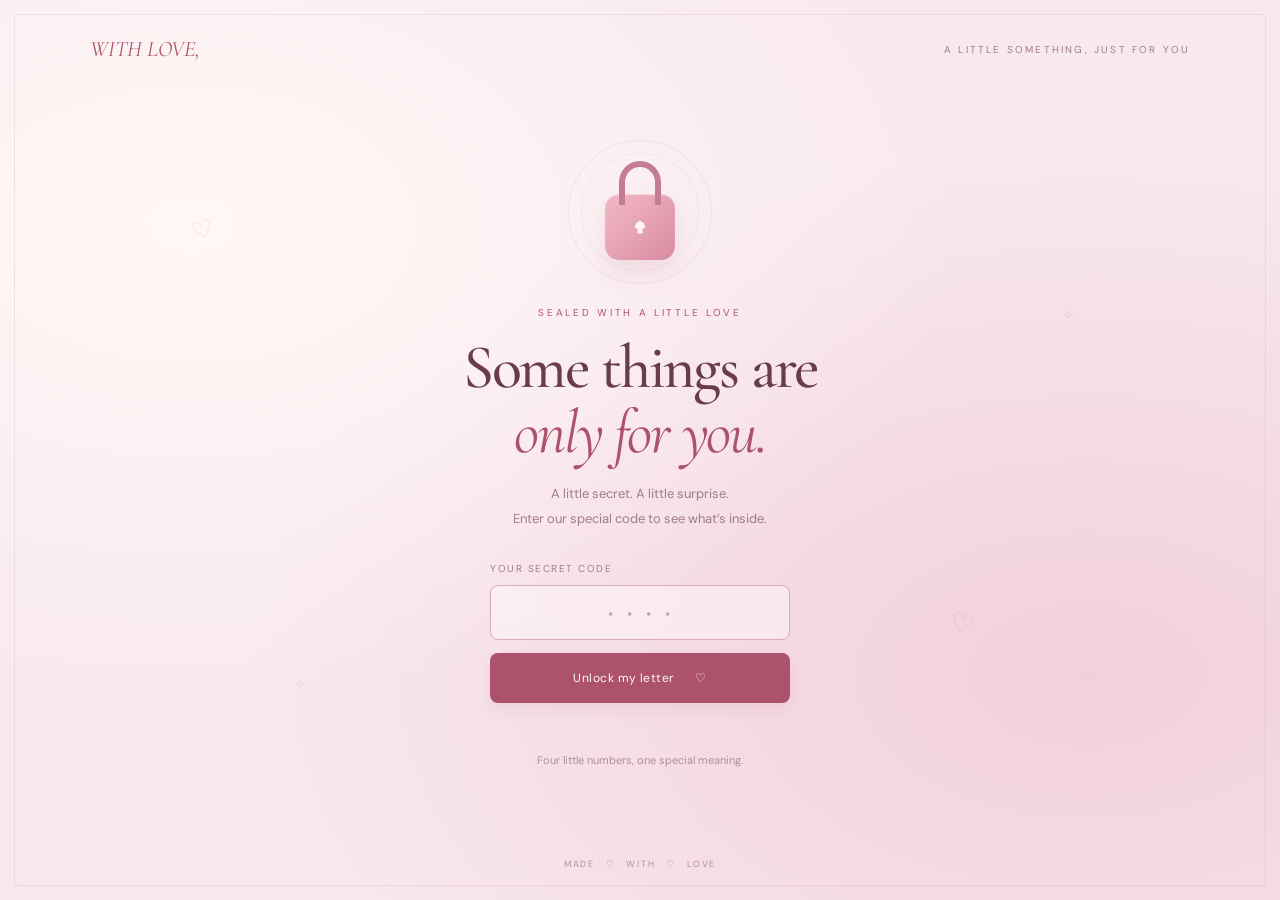
==== index.html @ d3c1979e "Add files via upload" ====
<!doctype html>
<html lang="en">
<head>
  <meta charset="UTF-8">
  <meta name="viewport" content="width=device-width, initial-scale=1">
  <meta name="theme-color" content="#f8e6eb">
  <title>Letter for Neo ♡</title>
  <style>
    @import url('https://fonts.googleapis.com/css2?family=Cormorant+Garamond:ital,wght@0,400;0,500;0,600;1,400;1,500&family=DM+Sans:wght@400;500;600&display=swap');
    :root{--rose:#ac526d;--ink:#693c4c;--muted:#a17c89;--paper:#fffaf4;--pink:#e8a5b7}
    *{box-sizing:border-box}body{margin:0;min-height:100svh;color:var(--ink);font-family:'DM Sans',sans-serif;background:#f8e9ee;background-image:radial-gradient(ellipse at 15% 25%,#fff8f6 0,transparent 50%),radial-gradient(ellipse at 85% 75%,#f2cfdb 0,transparent 55%)}
    body:before{content:'';position:fixed;inset:14px;border:1px solid #b66c8626;pointer-events:none;border-radius:3px}button,input{font:inherit}button{cursor:pointer}button:focus-visible,input:focus-visible{outline:3px solid #b96a88;outline-offset:5px}[hidden]{display:none!important}
    .topbar{position:absolute;top:36px;left:7%;right:7%;display:flex;justify-content:space-between;align-items:center;font-size:10px;letter-spacing:.22em;text-transform:uppercase;color:var(--muted)}.brand{font-family:'Cormorant Garamond',Georgia,serif;font-size:22px;letter-spacing:0;font-style:italic;color:var(--rose)}
    main{min-height:100svh;display:grid;place-items:center;padding:110px 24px 90px}.screen{text-align:center;width:min(100%,560px)}.eyebrow{font-size:10px;letter-spacing:.27em;text-transform:uppercase;color:var(--rose);margin:24px 0 16px}h1{font-family:'Cormorant Garamond',Georgia,serif;font-weight:500;font-size:clamp(42px,7vw,62px);line-height:1.05;margin:0 0 17px;letter-spacing:-.035em}h1 em{font-weight:400;color:var(--rose)}.subtitle{color:var(--muted);font-size:13px;line-height:1.9;margin:0 auto 30px}.lock-wrap{height:140px;display:grid;place-items:center;position:relative}.halo{position:absolute;width:144px;height:144px;border:1px solid #cf93a52d;border-radius:50%}.halo:before{content:'';position:absolute;inset:12px;border:1px dashed #cf93a533;border-radius:50%}
    .lock{position:relative;width:70px;height:66px;margin-top:30px;border-radius:14px;background:linear-gradient(135deg,#f2b9c7,#d98ba2);box-shadow:0 12px 25px #a7547321,inset 0 1px 1px #fff9;display:grid;place-items:center}.shackle{position:absolute;width:42px;height:44px;border:6px solid #c47b94;border-bottom:0;top:-33px;border-radius:25px 25px 0 0;left:14px;transform-origin:5px 34px;transition:transform .6s}.keyhole{width:10px;height:13px;background:#fff5f1;clip-path:polygon(0 0,100% 0,100% 55%,70% 65%,85% 100%,15% 100%,30% 65%,0 55%);border-radius:50%}.unlocked .shackle{transform:translateY(-7px) rotate(-28deg)}
    form{width:min(100%,300px);margin:auto}.input-label{display:block;text-align:left;margin:0 0 10px;font-size:10px;letter-spacing:.15em;text-transform:uppercase;color:var(--muted)}input{width:100%;height:55px;border:1px solid #d8abb9;border-radius:8px;text-align:center;letter-spacing:.7em;padding-left:.7em;background:#fffaf780;color:var(--ink);font-size:20px}input::placeholder{font-size:15px;color:#caa1ae}.primary{border:0;border-radius:8px;background:var(--rose);color:#fff8f4;width:100%;padding:17px 24px;margin-top:13px;font-size:12px;letter-spacing:.04em;box-shadow:0 7px 15px #9e496516;transition:background .2s,transform .2s}.primary:hover{background:#91445e;transform:translateY(-2px)}.primary span{margin-left:17px}.hint{font-size:11px;color:#b38b99;margin-top:20px}.error{min-height:20px;font-size:12px;color:#a34364;margin:10px 0 0}.shake{animation:shake .35s}.leaving{animation:fadeOut .65s forwards}.entering{animation:fadeIn .7s both}
    .ornament{position:fixed;pointer-events:none;color:#bd7b953d;font-family:Georgia,serif}.o1{top:24%;left:15%;font-size:24px;transform:rotate(-18deg)}.o2{top:34%;right:16%;font-size:15px}.o3{bottom:23%;left:23%;font-size:14px}.o4{bottom:29%;right:24%;font-size:26px;transform:rotate(15deg)}.footer{position:fixed;bottom:30px;left:0;right:0;text-align:center;font-size:9px;letter-spacing:.2em;color:#b48c9b;text-transform:uppercase}.footer span{color:#b96786;margin:0 7px}
    .envelope-stage{width:300px;height:250px;margin:55px auto 15px;position:relative;perspective:1000px}.envelope{position:absolute;bottom:0;width:300px;height:190px;background:#d58da5;border-radius:6px;box-shadow:0 18px 45px #9b567e26}.envelope-back{position:absolute;inset:0;background:#d591a7;border-radius:6px}.mini-letter{position:absolute;width:260px;height:160px;background:var(--paper);left:20px;bottom:12px;border-radius:4px;padding:27px;color:var(--rose);font-family:'Cormorant Garamond',Georgia,serif;font-size:21px;transition:transform 1s .65s,opacity .4s 1.5s}.mini-letter:after{content:'♡';display:block;margin-top:15px}.envelope-front{position:absolute;inset:0;background:linear-gradient(150deg,#f2c0ce,#e8a9bd);clip-path:polygon(0 0,50% 56%,100% 0,100% 100%,0 100%);border-radius:0 0 6px 6px}.flap{position:absolute;inset:0;background:#edb4c6;clip-path:polygon(0 0,100% 0,50% 58%);transform-origin:top;transition:transform .7s,z-index 0s .35s;z-index:3}.seal{position:absolute;top:87px;left:132px;width:36px;height:36px;border-radius:50%;background:#b7607d;box-shadow:0 2px 5px #8e3c5c20;color:#fff1f4;display:grid;place-items:center;font-size:20px;z-index:4;transition:opacity .25s}.opening .flap{transform:rotateX(180deg);z-index:0}.opening .mini-letter{transform:translateY(-125px);opacity:0}.opening .seal{opacity:0}
    .letter-screen{width:min(100%,660px);padding-top:10px}.letter{background:var(--paper);border:1px solid #d9b2b55e;padding:clamp(30px,6vw,64px);position:relative;box-shadow:0 20px 70px #a7637b12;text-align:left;transform:rotate(-.7deg)}.letter:before{content:'';position:absolute;inset:10px;border:1px solid #dcb8b64d;pointer-events:none}.letter-date{font-size:9px;text-transform:uppercase;letter-spacing:.23em;color:var(--muted);display:flex;justify-content:space-between;margin-bottom:36px}.letter h2{font-family:'Cormorant Garamond',Georgia,serif;font-size:clamp(28px,5vw,41px);font-weight:600;line-height:1.2;margin:0 0 30px;color:var(--rose)}.letter-body{font-family:'Cormorant Garamond',Georgia,serif;font-size:22px;line-height:1.8;white-space:pre-line;min-height:130px;overflow-wrap:anywhere}.signature{margin-top:35px;font-family:'Cormorant Garamond',Georgia,serif;font-style:italic;font-size:25px;line-height:1.55}.signature span{font-size:21px}.letter-heart{text-align:center;color:#c18295;margin-top:30px;font-size:22px}.text-button{background:none;border:0;color:var(--rose);font-size:11px;padding:15px;margin-top:16px}.text-button:hover{text-decoration:underline}
    @keyframes fadeOut{to{opacity:0;transform:translateY(-12px)}}@keyframes fadeIn{from{opacity:0;transform:translateY(20px)}to{opacity:1;transform:translateY(0)}}@keyframes shake{25%,75%{transform:translateX(-5px)}50%{transform:translateX(5px)}}
    @media(max-width:500px){.topbar{top:30px;left:9%;right:9%}.topbar>span:last-child{font-size:8px}.o1{left:7%}.o2{right:8%}.footer{bottom:23px}.letter{transform:none}.letter-screen{padding-top:0}.envelope-stage{transform:scale(.88);margin-top:25px}main{padding-top:105px}.letter-body{font-size:20px}}
    @media(prefers-reduced-motion:reduce){*,*:before,*:after{animation-duration:.01ms!important;transition-duration:.01ms!important;transition-delay:0s!important}}
  </style>
</head>
<body>
  <header class="topbar"><span class="brand">with love,</span><span>A little something, just for you</span></header>
  <span aria-hidden="true" class="ornament o1">♡</span><span aria-hidden="true" class="ornament o2">✧</span><span aria-hidden="true" class="ornament o3">✧</span><span aria-hidden="true" class="ornament o4">♡</span>
  <main>
    <section class="screen" id="lock-screen" aria-labelledby="lock-title">
      <div class="lock-wrap" aria-hidden="true"><div class="halo"></div><div class="lock"><div class="shackle"></div><div class="keyhole"></div></div></div>
      <p class="eyebrow">Sealed with a little love</p>
      <h1 id="lock-title">Some things are<br><em>only for you.</em></h1>
      <p class="subtitle">A little secret. A little surprise.<br>Enter our special code to see what’s inside.</p>
      <form id="unlock-form"><label for="password" class="input-label">Your secret code</label><input id="password" type="password" inputmode="numeric" pattern="[0-9]{4}" maxlength="4" placeholder="••••" autocomplete="off" required aria-describedby="error"><button class="primary" type="submit">Unlock my letter <span aria-hidden="true">♡</span></button><p class="error" id="error" role="status" aria-live="polite"></p></form>
      <p class="hint">Four little numbers, one special meaning.</p>
    </section>
    <section class="screen" id="envelope-screen" hidden aria-labelledby="envelope-title"><p class="eyebrow">A special delivery</p><h1 id="envelope-title" tabindex="-1">You have <em>my heart.</em></h1><p class="subtitle">And a letter waiting to be opened.</p><div class="envelope-stage" aria-hidden="true"><div class="envelope"><div class="envelope-back"></div><div class="mini-letter">Just for you.</div><div class="envelope-front"></div><div class="flap"></div><div class="seal">♡</div></div></div><p class="hint" role="status">Opening your little surprise…</p></section>
    <section class="screen letter-screen" id="letter-screen" hidden aria-labelledby="letter-title"><article class="letter"><div class="letter-date"><span>A birthday letter</span><span>Just for you ♡</span></div><h2 id="letter-title" tabindex="-1"></h2><div id="letter-body" class="letter-body"></div><footer class="signature">i love you always<br><span>-liam lei</span></footer><div class="letter-heart" aria-hidden="true">♡</div></article><button type="button" class="text-button" id="replay">↻ &nbsp; Open the letter again</button><button type="button" class="text-button" id="relock">Lock with love ♡</button></section>
  </main>
  <footer class="footer">Made <span>♡</span> with <span>♡</span> love </footer>
  <script>
    // EDIT YOUR LETTER HERE whenever you are ready. Use \n for a new line.
    const LETTER = {
      name: "NEO",
      message: "Hi, baby! Happy birthday!\n\nI'm so thankful for your life because it brought you into mine and gave me the chance to court you. Keep being the blessing you are, not only to me but to everyone around us. I like everything about you, and I pray that our bond continues to grow stronger as we walk this path together.\n\nAlways remember that I'm here for you. I'll always be just one call away, baby. I'm not only your suitor—I'm your best friend, too, and you can share anything with me. Opening up to me will never make you a burden. I'm always ready to listen to your stories and whatever is on your heart.\n\nI pray for blessings upon you and your family. I like you, Neo. Have a wonderful day!",
    };
    const PASSWORD = '1116'; // A playful UI lock; this is not secure authentication.
    const $ = id => document.getElementById(id);
    const reducedMotion = window.matchMedia('(prefers-reduced-motion: reduce)');
    let busy = false;
    const pause = ms => new Promise(resolve => setTimeout(resolve, reducedMotion.matches ? 20 : ms));
    $('letter-title').textContent = `HAPPY BIRTHDAY ${LETTER.name}`;
    $('letter-body').textContent = LETTER.message;
    async function openLetter() {
      if (busy) return;
      busy = true;
      $('letter-screen').hidden = true;
      $('envelope-screen').hidden = false;
      $('envelope-screen').classList.add('entering');
      $('envelope-title').focus({preventScroll:true});
      await pause(850);
      $('envelope-screen').classList.add('opening');
      await pause(2200);
      $('envelope-screen').hidden = true;
      $('envelope-screen').classList.remove('opening','entering');
      $('letter-screen').hidden = false;
      $('letter-screen').classList.add('entering');
      $('letter-title').focus({preventScroll:true});
      busy = false;
    }
    $('unlock-form').addEventListener('submit', async event => {
      event.preventDefault();
      if (busy) return;
      if ($('password').value !== PASSWORD) {
        $('error').textContent = 'Not quite, love. Try our little secret again.';
        $('password').setAttribute('aria-invalid','true');
        $('lock-screen').classList.remove('shake');
        void $('lock-screen').offsetWidth;
        $('lock-screen').classList.add('shake');
        $('password').select();
        return;
      }
      busy = true;
      $('error').textContent = '';
      $('password').removeAttribute('aria-invalid');
      document.querySelector('.primary').disabled = true;
      $('lock-screen').classList.add('unlocked');
      await pause(650);
      $('lock-screen').classList.add('leaving');
      await pause(650);
      $('lock-screen').hidden = true;
      busy = false;
      await openLetter();
    });
    $('password').addEventListener('input',()=>{ $('error').textContent=''; $('password').removeAttribute('aria-invalid'); });
    $('replay').addEventListener('click',openLetter);
    $('relock').addEventListener('click',()=>{
      if(busy) return;
      $('letter-screen').hidden=true;
      $('letter-screen').classList.remove('entering');
      $('lock-screen').hidden=false;
      $('lock-screen').classList.remove('unlocked','leaving','shake');
      $('unlock-form').reset();
      document.querySelector('.primary').disabled=false;
      $('password').focus({preventScroll:true});
    });
  </script>
</body>
</html>
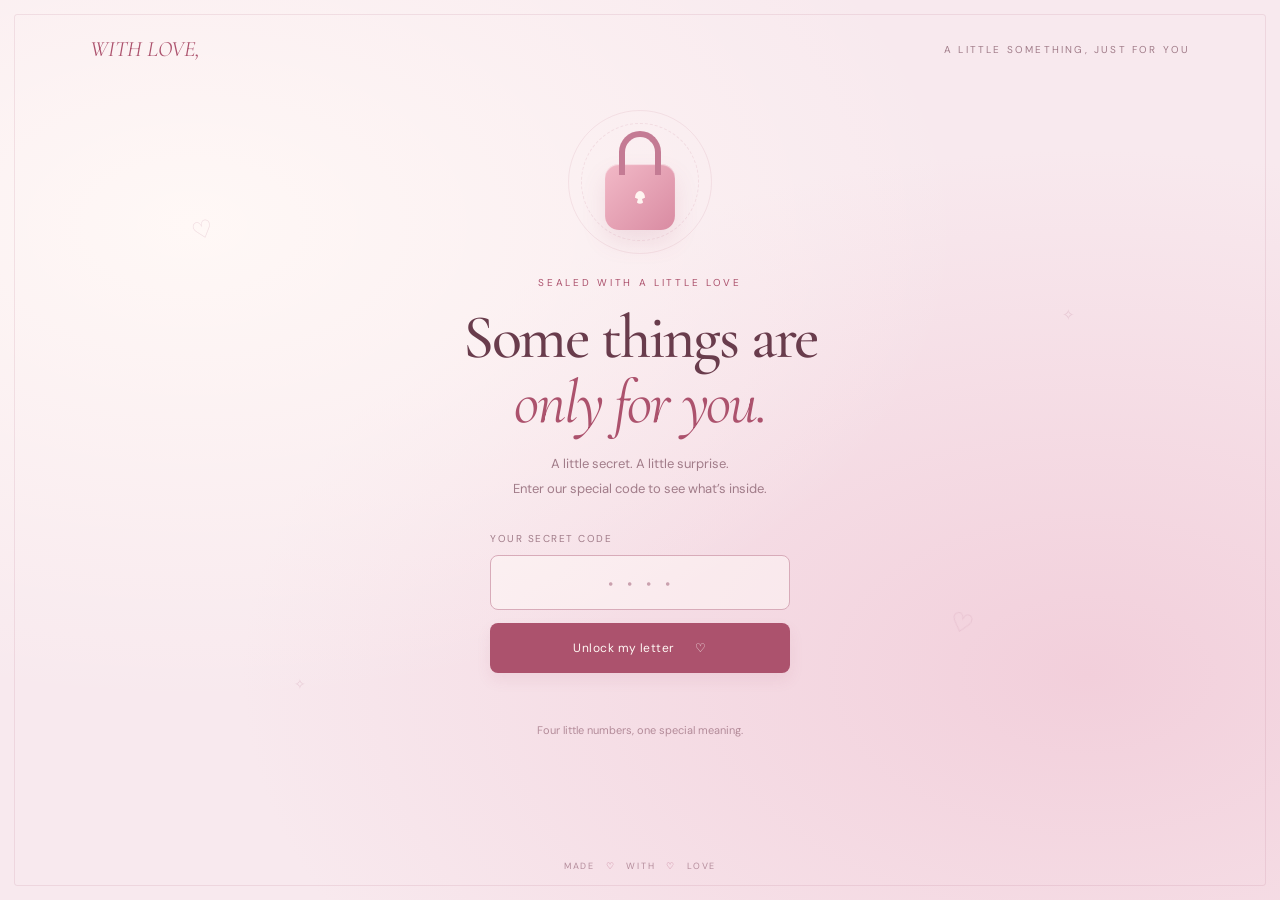
==== commit 6125be14: "Add files via upload" ====
--- a/index.html
+++ b/index.html
@@ -5,105 +5,49 @@
   <meta name="viewport" content="width=device-width, initial-scale=1">
   <meta name="theme-color" content="#f8e6eb">
   <title>Letter for Neo ♡</title>
-  <style>
-    @import url('https://fonts.googleapis.com/css2?family=Cormorant+Garamond:ital,wght@0,400;0,500;0,600;1,400;1,500&family=DM+Sans:wght@400;500;600&display=swap');
-    :root{--rose:#ac526d;--ink:#693c4c;--muted:#a17c89;--paper:#fffaf4;--pink:#e8a5b7}
-    *{box-sizing:border-box}body{margin:0;min-height:100svh;color:var(--ink);font-family:'DM Sans',sans-serif;background:#f8e9ee;background-image:radial-gradient(ellipse at 15% 25%,#fff8f6 0,transparent 50%),radial-gradient(ellipse at 85% 75%,#f2cfdb 0,transparent 55%)}
-    body:before{content:'';position:fixed;inset:14px;border:1px solid #b66c8626;pointer-events:none;border-radius:3px}button,input{font:inherit}button{cursor:pointer}button:focus-visible,input:focus-visible{outline:3px solid #b96a88;outline-offset:5px}[hidden]{display:none!important}
-    .topbar{position:absolute;top:36px;left:7%;right:7%;display:flex;justify-content:space-between;align-items:center;font-size:10px;letter-spacing:.22em;text-transform:uppercase;color:var(--muted)}.brand{font-family:'Cormorant Garamond',Georgia,serif;font-size:22px;letter-spacing:0;font-style:italic;color:var(--rose)}
-    main{min-height:100svh;display:grid;place-items:center;padding:110px 24px 90px}.screen{text-align:center;width:min(100%,560px)}.eyebrow{font-size:10px;letter-spacing:.27em;text-transform:uppercase;color:var(--rose);margin:24px 0 16px}h1{font-family:'Cormorant Garamond',Georgia,serif;font-weight:500;font-size:clamp(42px,7vw,62px);line-height:1.05;margin:0 0 17px;letter-spacing:-.035em}h1 em{font-weight:400;color:var(--rose)}.subtitle{color:var(--muted);font-size:13px;line-height:1.9;margin:0 auto 30px}.lock-wrap{height:140px;display:grid;place-items:center;position:relative}.halo{position:absolute;width:144px;height:144px;border:1px solid #cf93a52d;border-radius:50%}.halo:before{content:'';position:absolute;inset:12px;border:1px dashed #cf93a533;border-radius:50%}
-    .lock{position:relative;width:70px;height:66px;margin-top:30px;border-radius:14px;background:linear-gradient(135deg,#f2b9c7,#d98ba2);box-shadow:0 12px 25px #a7547321,inset 0 1px 1px #fff9;display:grid;place-items:center}.shackle{position:absolute;width:42px;height:44px;border:6px solid #c47b94;border-bottom:0;top:-33px;border-radius:25px 25px 0 0;left:14px;transform-origin:5px 34px;transition:transform .6s}.keyhole{width:10px;height:13px;background:#fff5f1;clip-path:polygon(0 0,100% 0,100% 55%,70% 65%,85% 100%,15% 100%,30% 65%,0 55%);border-radius:50%}.unlocked .shackle{transform:translateY(-7px) rotate(-28deg)}
-    form{width:min(100%,300px);margin:auto}.input-label{display:block;text-align:left;margin:0 0 10px;font-size:10px;letter-spacing:.15em;text-transform:uppercase;color:var(--muted)}input{width:100%;height:55px;border:1px solid #d8abb9;border-radius:8px;text-align:center;letter-spacing:.7em;padding-left:.7em;background:#fffaf780;color:var(--ink);font-size:20px}input::placeholder{font-size:15px;color:#caa1ae}.primary{border:0;border-radius:8px;background:var(--rose);color:#fff8f4;width:100%;padding:17px 24px;margin-top:13px;font-size:12px;letter-spacing:.04em;box-shadow:0 7px 15px #9e496516;transition:background .2s,transform .2s}.primary:hover{background:#91445e;transform:translateY(-2px)}.primary span{margin-left:17px}.hint{font-size:11px;color:#b38b99;margin-top:20px}.error{min-height:20px;font-size:12px;color:#a34364;margin:10px 0 0}.shake{animation:shake .35s}.leaving{animation:fadeOut .65s forwards}.entering{animation:fadeIn .7s both}
-    .ornament{position:fixed;pointer-events:none;color:#bd7b953d;font-family:Georgia,serif}.o1{top:24%;left:15%;font-size:24px;transform:rotate(-18deg)}.o2{top:34%;right:16%;font-size:15px}.o3{bottom:23%;left:23%;font-size:14px}.o4{bottom:29%;right:24%;font-size:26px;transform:rotate(15deg)}.footer{position:fixed;bottom:30px;left:0;right:0;text-align:center;font-size:9px;letter-spacing:.2em;color:#b48c9b;text-transform:uppercase}.footer span{color:#b96786;margin:0 7px}
-    .envelope-stage{width:300px;height:250px;margin:55px auto 15px;position:relative;perspective:1000px}.envelope{position:absolute;bottom:0;width:300px;height:190px;background:#d58da5;border-radius:6px;box-shadow:0 18px 45px #9b567e26}.envelope-back{position:absolute;inset:0;background:#d591a7;border-radius:6px}.mini-letter{position:absolute;width:260px;height:160px;background:var(--paper);left:20px;bottom:12px;border-radius:4px;padding:27px;color:var(--rose);font-family:'Cormorant Garamond',Georgia,serif;font-size:21px;transition:transform 1s .65s,opacity .4s 1.5s}.mini-letter:after{content:'♡';display:block;margin-top:15px}.envelope-front{position:absolute;inset:0;background:linear-gradient(150deg,#f2c0ce,#e8a9bd);clip-path:polygon(0 0,50% 56%,100% 0,100% 100%,0 100%);border-radius:0 0 6px 6px}.flap{position:absolute;inset:0;background:#edb4c6;clip-path:polygon(0 0,100% 0,50% 58%);transform-origin:top;transition:transform .7s,z-index 0s .35s;z-index:3}.seal{position:absolute;top:87px;left:132px;width:36px;height:36px;border-radius:50%;background:#b7607d;box-shadow:0 2px 5px #8e3c5c20;color:#fff1f4;display:grid;place-items:center;font-size:20px;z-index:4;transition:opacity .25s}.opening .flap{transform:rotateX(180deg);z-index:0}.opening .mini-letter{transform:translateY(-125px);opacity:0}.opening .seal{opacity:0}
-    .letter-screen{width:min(100%,660px);padding-top:10px}.letter{background:var(--paper);border:1px solid #d9b2b55e;padding:clamp(30px,6vw,64px);position:relative;box-shadow:0 20px 70px #a7637b12;text-align:left;transform:rotate(-.7deg)}.letter:before{content:'';position:absolute;inset:10px;border:1px solid #dcb8b64d;pointer-events:none}.letter-date{font-size:9px;text-transform:uppercase;letter-spacing:.23em;color:var(--muted);display:flex;justify-content:space-between;margin-bottom:36px}.letter h2{font-family:'Cormorant Garamond',Georgia,serif;font-size:clamp(28px,5vw,41px);font-weight:600;line-height:1.2;margin:0 0 30px;color:var(--rose)}.letter-body{font-family:'Cormorant Garamond',Georgia,serif;font-size:22px;line-height:1.8;white-space:pre-line;min-height:130px;overflow-wrap:anywhere}.signature{margin-top:35px;font-family:'Cormorant Garamond',Georgia,serif;font-style:italic;font-size:25px;line-height:1.55}.signature span{font-size:21px}.letter-heart{text-align:center;color:#c18295;margin-top:30px;font-size:22px}.text-button{background:none;border:0;color:var(--rose);font-size:11px;padding:15px;margin-top:16px}.text-button:hover{text-decoration:underline}
-    @keyframes fadeOut{to{opacity:0;transform:translateY(-12px)}}@keyframes fadeIn{from{opacity:0;transform:translateY(20px)}to{opacity:1;transform:translateY(0)}}@keyframes shake{25%,75%{transform:translateX(-5px)}50%{transform:translateX(5px)}}
-    @media(max-width:500px){.topbar{top:30px;left:9%;right:9%}.topbar>span:last-child{font-size:8px}.o1{left:7%}.o2{right:8%}.footer{bottom:23px}.letter{transform:none}.letter-screen{padding-top:0}.envelope-stage{transform:scale(.88);margin-top:25px}main{padding-top:105px}.letter-body{font-size:20px}}
-    @media(prefers-reduced-motion:reduce){*,*:before,*:after{animation-duration:.01ms!important;transition-duration:.01ms!important;transition-delay:0s!important}}
-  </style>
+
+  <link rel="stylesheet" href="mails/assets/css/styles.css?v=15">
+  <script defer src="mails/assets/js/shared.js?v=11"></script>
+  <script defer src="mails/assets/js/lock.js?v=11"></script>
 </head>
 <body>
-  <header class="topbar"><span class="brand">with love,</span><span>A little something, just for you</span></header>
-  <span aria-hidden="true" class="ornament o1">♡</span><span aria-hidden="true" class="ornament o2">✧</span><span aria-hidden="true" class="ornament o3">✧</span><span aria-hidden="true" class="ornament o4">♡</span>
-  <main>
-    <section class="screen" id="lock-screen" aria-labelledby="lock-title">
-      <div class="lock-wrap" aria-hidden="true"><div class="halo"></div><div class="lock"><div class="shackle"></div><div class="keyhole"></div></div></div>
-      <p class="eyebrow">Sealed with a little love</p>
-      <h1 id="lock-title">Some things are<br><em>only for you.</em></h1>
-      <p class="subtitle">A little secret. A little surprise.<br>Enter our special code to see what’s inside.</p>
-      <form id="unlock-form"><label for="password" class="input-label">Your secret code</label><input id="password" type="password" inputmode="numeric" pattern="[0-9]{4}" maxlength="4" placeholder="••••" autocomplete="off" required aria-describedby="error"><button class="primary" type="submit">Unlock my letter <span aria-hidden="true">♡</span></button><p class="error" id="error" role="status" aria-live="polite"></p></form>
-      <p class="hint">Four little numbers, one special meaning.</p>
-    </section>
-    <section class="screen" id="envelope-screen" hidden aria-labelledby="envelope-title"><p class="eyebrow">A special delivery</p><h1 id="envelope-title" tabindex="-1">You have <em>my heart.</em></h1><p class="subtitle">And a letter waiting to be opened.</p><div class="envelope-stage" aria-hidden="true"><div class="envelope"><div class="envelope-back"></div><div class="mini-letter">Just for you.</div><div class="envelope-front"></div><div class="flap"></div><div class="seal">♡</div></div></div><p class="hint" role="status">Opening your little surprise…</p></section>
-    <section class="screen letter-screen" id="letter-screen" hidden aria-labelledby="letter-title"><article class="letter"><div class="letter-date"><span>A birthday letter</span><span>Just for you ♡</span></div><h2 id="letter-title" tabindex="-1"></h2><div id="letter-body" class="letter-body"></div><footer class="signature">i love you always<br><span>-liam lei</span></footer><div class="letter-heart" aria-hidden="true">♡</div></article><button type="button" class="text-button" id="replay">↻ &nbsp; Open the letter again</button><button type="button" class="text-button" id="relock">Lock with love ♡</button></section>
-  </main>
-  <footer class="footer">Made <span>♡</span> with <span>♡</span> love </footer>
-  <script>
-    // EDIT YOUR LETTER HERE whenever you are ready. Use \n for a new line.
-    const LETTER = {
-      name: "NEO",
-      message: "Hi, baby! Happy birthday!\n\nI'm so thankful for your life because it brought you into mine and gave me the chance to court you. Keep being the blessing you are, not only to me but to everyone around us. I like everything about you, and I pray that our bond continues to grow stronger as we walk this path together.\n\nAlways remember that I'm here for you. I'll always be just one call away, baby. I'm not only your suitor—I'm your best friend, too, and you can share anything with me. Opening up to me will never make you a burden. I'm always ready to listen to your stories and whatever is on your heart.\n\nI pray for blessings upon you and your family. I like you, Neo. Have a wonderful day!",
-    };
-    const PASSWORD = '1116'; // A playful UI lock; this is not secure authentication.
-    const $ = id => document.getElementById(id);
-    const reducedMotion = window.matchMedia('(prefers-reduced-motion: reduce)');
-    let busy = false;
-    const pause = ms => new Promise(resolve => setTimeout(resolve, reducedMotion.matches ? 20 : ms));
-    $('letter-title').textContent = `HAPPY BIRTHDAY ${LETTER.name}`;
-    $('letter-body').textContent = LETTER.message;
-    async function openLetter() {
-      if (busy) return;
-      busy = true;
-      $('letter-screen').hidden = true;
-      $('envelope-screen').hidden = false;
-      $('envelope-screen').classList.add('entering');
-      $('envelope-title').focus({preventScroll:true});
-      await pause(850);
-      $('envelope-screen').classList.add('opening');
-      await pause(2200);
-      $('envelope-screen').hidden = true;
-      $('envelope-screen').classList.remove('opening','entering');
-      $('letter-screen').hidden = false;
-      $('letter-screen').classList.add('entering');
-      $('letter-title').focus({preventScroll:true});
-      busy = false;
-    }
-    $('unlock-form').addEventListener('submit', async event => {
-      event.preventDefault();
-      if (busy) return;
-      if ($('password').value !== PASSWORD) {
-        $('error').textContent = 'Not quite, love. Try our little secret again.';
-        $('password').setAttribute('aria-invalid','true');
-        $('lock-screen').classList.remove('shake');
-        void $('lock-screen').offsetWidth;
-        $('lock-screen').classList.add('shake');
-        $('password').select();
-        return;
-      }
-      busy = true;
-      $('error').textContent = '';
-      $('password').removeAttribute('aria-invalid');
-      document.querySelector('.primary').disabled = true;
-      $('lock-screen').classList.add('unlocked');
-      await pause(650);
-      $('lock-screen').classList.add('leaving');
-      await pause(650);
-      $('lock-screen').hidden = true;
-      busy = false;
-      await openLetter();
-    });
-    $('password').addEventListener('input',()=>{ $('error').textContent=''; $('password').removeAttribute('aria-invalid'); });
-    $('replay').addEventListener('click',openLetter);
-    $('relock').addEventListener('click',()=>{
-      if(busy) return;
-      $('letter-screen').hidden=true;
-      $('letter-screen').classList.remove('entering');
-      $('lock-screen').hidden=false;
-      $('lock-screen').classList.remove('unlocked','leaving','shake');
-      $('unlock-form').reset();
-      document.querySelector('.primary').disabled=false;
-      $('password').focus({preventScroll:true});
-    });
-  </script>
+<header class="topbar">
+  <span class="brand">with love,</span>
+  <span>A little something, just for you</span>
+</header>
+<span aria-hidden="true" class="ornament o1">♡</span>
+<span aria-hidden="true" class="ornament o2">✧</span>
+<span aria-hidden="true" class="ornament o3">✧</span>
+<span aria-hidden="true" class="ornament o4">♡</span>
+<main>
+  <section class="screen" id="lock-screen" aria-labelledby="lock-title">
+    <div class="lock-wrap" aria-hidden="true">
+      <div class="halo">
+      </div>
+      <div class="lock">
+        <div class="shackle">
+        </div>
+        <div class="keyhole">
+        </div>
+      </div>
+    </div>
+    <p class="eyebrow">Sealed with a little love</p>
+    <h1 id="lock-title">Some things are<br>
+      <em>only for you.</em>
+    </h1>
+    <p class="subtitle">A little secret. A little surprise.<br>Enter our special code to see what’s inside.</p>
+    <form id="unlock-form">
+      <label for="password" class="input-label">Your secret code</label>
+      <input id="password" type="password" inputmode="numeric" pattern="[0-9]{4}" maxlength="4" placeholder="••••" autocomplete="off" required aria-describedby="error">
+      <button class="primary" type="submit">Unlock my letter <span aria-hidden="true">♡</span>
+    </button>
+    <p class="error" id="error" role="status" aria-live="polite">
+    </p>
+  </form>
+  <p class="hint">Four little numbers, one special meaning.</p>
+</section>
+</main>
+<footer class="footer">Made <span>♡</span> with <span>♡</span> love </footer>
+  <noscript>Please enable JavaScript to open your letter.</noscript>
 </body>
 </html>
--- a/mails/assets/css/styles.css
+++ b/mails/assets/css/styles.css
@@ -0,0 +1,648 @@
+@import url('https://fonts.googleapis.com/css2?family=Cormorant+Garamond:ital,wght@0,400;0,500;0,600;1,400;1,500&family=DM+Sans:wght@400;500;600&display=swap');
+:root {
+  --rose:#ac526d;
+  --ink:#693c4c;
+  --muted:#a17c89;
+  --paper:#fffaf4;
+  --pink:#e8a5b7
+}
+
+* {
+  box-sizing:border-box
+}
+
+body {
+  margin:0;
+  min-height:100svh;
+  color:var(--ink);
+  font-family:'DM Sans',sans-serif;
+  background:#f8e9ee;
+  background-image:radial-gradient(ellipse at 15% 25%,#fff8f6 0,transparent 50%),radial-gradient(ellipse at 85% 75%,#f2cfdb 0,transparent 55%)
+}
+
+body:before {
+  content:'';
+  position:fixed;
+  inset:14px;
+  border:1px solid #b66c8626;
+  pointer-events:none;
+  border-radius:3px
+}
+
+button,input {
+  font:inherit
+}
+
+button {
+  cursor:pointer
+}
+
+button:focus-visible,input:focus-visible {
+  outline:3px solid #b96a88;
+  outline-offset:5px
+}
+
+[hidden] {
+  display:none!important
+}
+
+.topbar {
+  position:absolute;
+  top:36px;
+  left:7%;
+  right:7%;
+  display:flex;
+  justify-content:space-between;
+  align-items:center;
+  font-size:10px;
+  letter-spacing:.22em;
+  text-transform:uppercase;
+  color:var(--muted)
+}
+
+.brand {
+  font-family:'Cormorant Garamond',Georgia,serif;
+  font-size:22px;
+  letter-spacing:0;
+  font-style:italic;
+  color:var(--rose)
+}
+
+main {
+  min-height:100svh;
+  display:grid;
+  place-items:center;
+  padding:110px 24px 90px
+}
+
+.screen {
+  text-align:center;
+  width:min(100%,560px)
+}
+
+.eyebrow {
+  font-size:10px;
+  letter-spacing:.27em;
+  text-transform:uppercase;
+  color:var(--rose);
+  margin:24px 0 16px
+}
+
+h1 {
+  font-family:'Cormorant Garamond',Georgia,serif;
+  font-weight:500;
+  font-size:clamp(42px,7vw,62px);
+  line-height:1.05;
+  margin:0 0 17px;
+  letter-spacing:-.035em
+}
+
+h1 em {
+  font-weight:400;
+  color:var(--rose)
+}
+
+.subtitle {
+  color:var(--muted);
+  font-size:13px;
+  line-height:1.9;
+  margin:0 auto 30px
+}
+
+.lock-wrap {
+  height:140px;
+  display:grid;
+  place-items:center;
+  position:relative
+}
+
+.halo {
+  position:absolute;
+  width:144px;
+  height:144px;
+  border:1px solid #cf93a52d;
+  border-radius:50%
+}
+
+.halo:before {
+  content:'';
+  position:absolute;
+  inset:12px;
+  border:1px dashed #cf93a533;
+  border-radius:50%
+}
+
+.lock {
+  position:relative;
+  width:70px;
+  height:66px;
+  margin-top:30px;
+  border-radius:14px;
+  background:linear-gradient(135deg,#f2b9c7,#d98ba2);
+  box-shadow:0 12px 25px #a7547321,inset 0 1px 1px #fff9;
+  display:grid;
+  place-items:center
+}
+
+.shackle {
+  position:absolute;
+  width:42px;
+  height:44px;
+  border:6px solid #c47b94;
+  border-bottom:0;
+  top:-33px;
+  border-radius:25px 25px 0 0;
+  left:14px;
+  transform-origin:5px 34px;
+  transition:transform .6s
+}
+
+.keyhole {
+  width:10px;
+  height:13px;
+  background:#fff5f1;
+  clip-path:polygon(0 0,100% 0,100% 55%,70% 65%,85% 100%,15% 100%,30% 65%,0 55%);
+  border-radius:50%
+}
+
+.unlocked .shackle {
+  transform:translateY(-7px) rotate(-28deg)
+}
+
+form {
+  width:min(100%,300px);
+  margin:auto
+}
+
+.input-label {
+  display:block;
+  text-align:left;
+  margin:0 0 10px;
+  font-size:10px;
+  letter-spacing:.15em;
+  text-transform:uppercase;
+  color:var(--muted)
+}
+
+input {
+  width:100%;
+  height:55px;
+  border:1px solid #d8abb9;
+  border-radius:8px;
+  text-align:center;
+  letter-spacing:.7em;
+  padding-left:.7em;
+  background:#fffaf780;
+  color:var(--ink);
+  font-size:20px
+}
+
+input::placeholder {
+  font-size:15px;
+  color:#caa1ae
+}
+
+.primary {
+  border:0;
+  border-radius:8px;
+  background:var(--rose);
+  color:#fff8f4;
+  width:100%;
+  padding:17px 24px;
+  margin-top:13px;
+  font-size:12px;
+  letter-spacing:.04em;
+  box-shadow:0 7px 15px #9e496516;
+  transition:background .2s,transform .2s
+}
+
+.primary:hover {
+  background:#91445e;
+  transform:translateY(-2px)
+}
+
+.primary span {
+  margin-left:17px
+}
+
+.hint {
+  font-size:11px;
+  color:#b38b99;
+  margin-top:20px
+}
+
+.error {
+  min-height:20px;
+  font-size:12px;
+  color:#a34364;
+  margin:10px 0 0
+}
+
+.shake {
+  animation:shake .35s
+}
+
+.leaving {
+  animation:fadeOut .65s forwards
+}
+
+.entering {
+  animation:fadeIn .7s both
+}
+
+.ornament {
+  position:fixed;
+  pointer-events:none;
+  color:#bd7b953d;
+  font-family:Georgia,serif
+}
+
+.o1 {
+  top:24%;
+  left:15%;
+  font-size:24px;
+  transform:rotate(-18deg)
+}
+
+.o2 {
+  top:34%;
+  right:16%;
+  font-size:15px
+}
+
+.o3 {
+  bottom:23%;
+  left:23%;
+  font-size:14px
+}
+
+.o4 {
+  bottom:29%;
+  right:24%;
+  font-size:26px;
+  transform:rotate(15deg)
+}
+
+.footer {
+  position:fixed;
+  bottom:30px;
+  left:0;
+  right:0;
+  text-align:center;
+  font-size:9px;
+  letter-spacing:.2em;
+  color:#b48c9b;
+  text-transform:uppercase
+}
+
+.footer span {
+  color:#b96786;
+  margin:0 7px
+}
+
+.envelope-stage {
+  width:300px;
+  height:250px;
+  margin:55px auto 15px;
+  position:relative;
+  perspective:1000px
+}
+
+.envelope {
+  position:absolute;
+  bottom:0;
+  width:300px;
+  height:190px;
+  background:#d58da5;
+  border-radius:6px;
+  box-shadow:0 18px 45px #9b567e26
+}
+
+.envelope-back {
+  position:absolute;
+  inset:0;
+  background:#d591a7;
+  border-radius:6px
+}
+
+.mini-letter {
+  position:absolute;
+  width:260px;
+  height:160px;
+  background:var(--paper);
+  left:20px;
+  bottom:12px;
+  border-radius:4px;
+  padding:27px;
+  color:var(--rose);
+  font-family:'Cormorant Garamond',Georgia,serif;
+  font-size:21px;
+  transition:transform 1s .65s,opacity .4s 1.5s
+}
+
+.mini-letter:after {
+  content:'♡';
+  display:block;
+  margin-top:15px
+}
+
+.envelope-front {
+  position:absolute;
+  inset:0;
+  background:linear-gradient(150deg,#f2c0ce,#e8a9bd);
+  clip-path:polygon(0 0,50% 56%,100% 0,100% 100%,0 100%);
+  border-radius:0 0 6px 6px
+}
+
+.flap {
+  position:absolute;
+  inset:0;
+  background:#edb4c6;
+  clip-path:polygon(0 0,100% 0,50% 58%);
+  transform-origin:top;
+  transition:transform .7s,z-index 0s .35s;
+  z-index:3
+}
+
+.seal {
+  position:absolute;
+  top:87px;
+  left:132px;
+  width:36px;
+  height:36px;
+  border-radius:50%;
+  background:#b7607d;
+  box-shadow:0 2px 5px #8e3c5c20;
+  color:#fff1f4;
+  display:grid;
+  place-items:center;
+  font-size:20px;
+  z-index:4;
+  transition:opacity .25s
+}
+
+.opening .flap {
+  transform:rotateX(180deg);
+  z-index:0
+}
+
+.opening .mini-letter {
+  transform:translateY(-125px);
+  opacity:0
+}
+
+.opening .seal {
+  opacity:0
+}
+
+.letter-screen {
+  width:min(100%,660px);
+  padding-top:10px
+}
+
+.letter {
+  background:var(--paper);
+  border:1px solid #d9b2b55e;
+  padding:clamp(30px,6vw,64px);
+  position:relative;
+  box-shadow:0 20px 70px #a7637b12;
+  text-align:left;
+  transform:none
+}
+
+.letter:before {
+  content:'';
+  position:absolute;
+  inset:10px;
+  border:1px solid #dcb8b64d;
+  pointer-events:none
+}
+
+.letter-date {
+  font-size:9px;
+  text-transform:uppercase;
+  letter-spacing:.23em;
+  color:var(--muted);
+  display:flex;
+  justify-content:space-between;
+  margin-bottom:36px
+}
+
+.letter h2 {
+  font-family:'Cormorant Garamond',Georgia,serif;
+  font-size:clamp(28px,5vw,41px);
+  font-weight:600;
+  line-height:1.2;
+  margin:0 0 30px;
+  color:var(--rose)
+}
+
+.letter-body {
+  font-family:'Cormorant Garamond',Georgia,serif;
+  font-size:22px;
+  line-height:1.8;
+  white-space:pre-line;
+  min-height:130px;
+  overflow-wrap:anywhere
+}
+
+.signature {
+  margin-top:35px;
+  font-family:'Cormorant Garamond',Georgia,serif;
+  font-style:italic;
+  font-size:25px;
+  line-height:1.55
+}
+
+.signature span {
+  font-size:21px
+}
+
+.letter-heart {
+  text-align:center;
+  color:#c18295;
+  margin-top:30px;
+  font-size:22px
+}
+
+.text-button {
+  background:none;
+  border:0;
+  color:var(--rose);
+  font-size:11px;
+  padding:15px;
+  margin-top:16px
+}
+
+.text-button:hover {
+  text-decoration:underline
+}
+
+@keyframes fadeOut {
+  to {
+    opacity:0;
+    transform:translateY(-12px)
+  }
+
+}
+
+@keyframes fadeIn {
+  from {
+    opacity:0;
+    transform:translateY(20px)
+  }
+
+  to {
+    opacity:1;
+    transform:translateY(0)
+  }
+
+}
+
+@keyframes shake {
+  25%,75% {
+    transform:translateX(-5px)
+  }
+
+  50% {
+    transform:translateX(5px)
+  }
+
+}
+
+@media(max-width:500px) {
+  .topbar {
+    top:30px;
+    left:9%;
+    right:9%
+  }
+
+  .topbar>span:last-child {
+    font-size:8px
+  }
+
+  .o1 {
+    left:7%
+  }
+
+  .o2 {
+    right:8%
+  }
+
+  .footer {
+    bottom:23px
+  }
+
+  .letter {
+    transform:none
+  }
+
+  .letter-screen {
+    padding-top:0
+  }
+
+  .envelope-stage {
+    transform:scale(.88);
+    margin-top:25px
+  }
+
+  main {
+    padding-top:105px
+  }
+
+  .letter-body {
+    font-size:20px
+  }
+
+}
+
+@media(prefers-reduced-motion:reduce) {
+  *,*:before,*:after {
+    animation-duration:.01ms!important;
+    transition-duration:.01ms!important;
+    transition-delay:0s!important
+  }
+
+}
+
+
+/* Centered letter collection; messages appear only after selection. */
+.letter-library { text-align: center; }
+.letter-cards {
+  display: grid;
+  grid-template-columns: repeat(auto-fit, minmax(min(100%, 250px), 1fr));
+  gap: 20px;
+  margin: 30px auto;
+  max-width: 660px;
+}
+.letter-card {
+  width: 100%; text-align: left; padding: 30px;
+  border: 1px solid #d8abb9; border-radius: 14px;
+  background: #fffaf4b3; color: var(--ink);
+  box-shadow: 0 10px 30px #a7547310;
+  transition: background .2s, transform .2s;
+}
+.letter-card:hover { transform: translateY(-3px); background: #fffaf4; }
+.letter-card span { display: block; }
+.card-number { font-size: 9px; letter-spacing: .2em; color: var(--rose); margin-bottom: 20px; }
+.card-title { font-family: 'Cormorant Garamond', Georgia, serif; font-size: 30px; line-height: 1.2; margin-bottom: 12px; }
+.card-preview { font-size: 12px; line-height: 1.8; color: var(--muted); }
+.card-action { font-size: 11px; color: var(--rose); margin-top: 24px; }
+#back-to-letters { display: block; margin: 0 0 14px; }
+.visually-hidden { position: absolute; width: 1px; height: 1px; padding: 0; margin: -1px; overflow: hidden; clip-path: inset(50%); white-space: nowrap; border: 0; }
+
+/* Creation dates wrap gently within the original paper heading. */
+.letter-date { flex-wrap: wrap; gap: 10px; }
+#letter-created { flex-basis: 100%; font-size: 10px; letter-spacing: .1em; }
+.card-date { display: block; color: var(--rose); font-size: 11px; margin: 0 0 14px; }
+
+/* Cards are real links to their own letter pages. */
+a.letter-card { display: block; text-decoration: none; }
+
+/* Programmatic heading focus announces the view without a visible box. */
+#letter-title:focus,
+#envelope-title:focus,
+#library-title:focus {
+  outline: none;
+}
+
+/* Consistent alignment for reading, cards, and the opening envelope. */
+body { display: flex; flex-direction: column; }
+main { flex: 1; min-height: calc(100svh - 64px); width: 100%; }
+.screen { min-width: 0; margin-inline: auto; }
+.letter-reader { width: 100%; min-width: 0; }
+.letter-date {
+  display: grid;
+  grid-template-columns: minmax(0, 1fr) auto;
+  align-items: start;
+  gap: 10px 16px;
+  line-height: 1.6;
+}
+#letter-category { grid-column: 1; grid-row: 1; }
+.letter-date > span:last-child { grid-column: 2; grid-row: 1; text-align: right; }
+#letter-created { grid-column: 1 / -1; grid-row: 2; }
+.letter-body { text-align: left; }
+.letter h2 { overflow-wrap: anywhere; }
+#letter-actions {
+  display: flex; flex-wrap: wrap; justify-content: center; align-items: center;
+  gap: 4px 12px; margin-top: 16px;
+}
+#letter-actions .text-button { margin-top: 0; }
+#letter-animation { margin-inline: auto; }
+.envelope-stage { max-width: 100%; margin-inline: auto; }
+.letter-card { display: flex !important; flex-direction: column; height: 100%; }
+.card-action { margin-top: auto; padding-top: 24px; }
+a:focus-visible { outline: 3px solid #b96a88; outline-offset: 5px; }
+.footer {
+  position: static; padding: 18px 24px 26px; line-height: 1.8;
+  width: 100%; margin-top: auto;
+}
+@media (max-width: 500px) {
+  .topbar { gap: 16px; }
+  .topbar > span:last-child { max-width: 170px; text-align: right; line-height: 1.7; }
+  main { padding-inline: 20px; padding-bottom: 36px; }
+  .letter { padding: 34px 26px; }
+  .letter-date { gap: 8px; font-size: 8px; letter-spacing: .12em; }
+  .envelope-stage { width: 260px; }
+  .envelope { left: 50%; transform: translateX(-50%); }
+}
